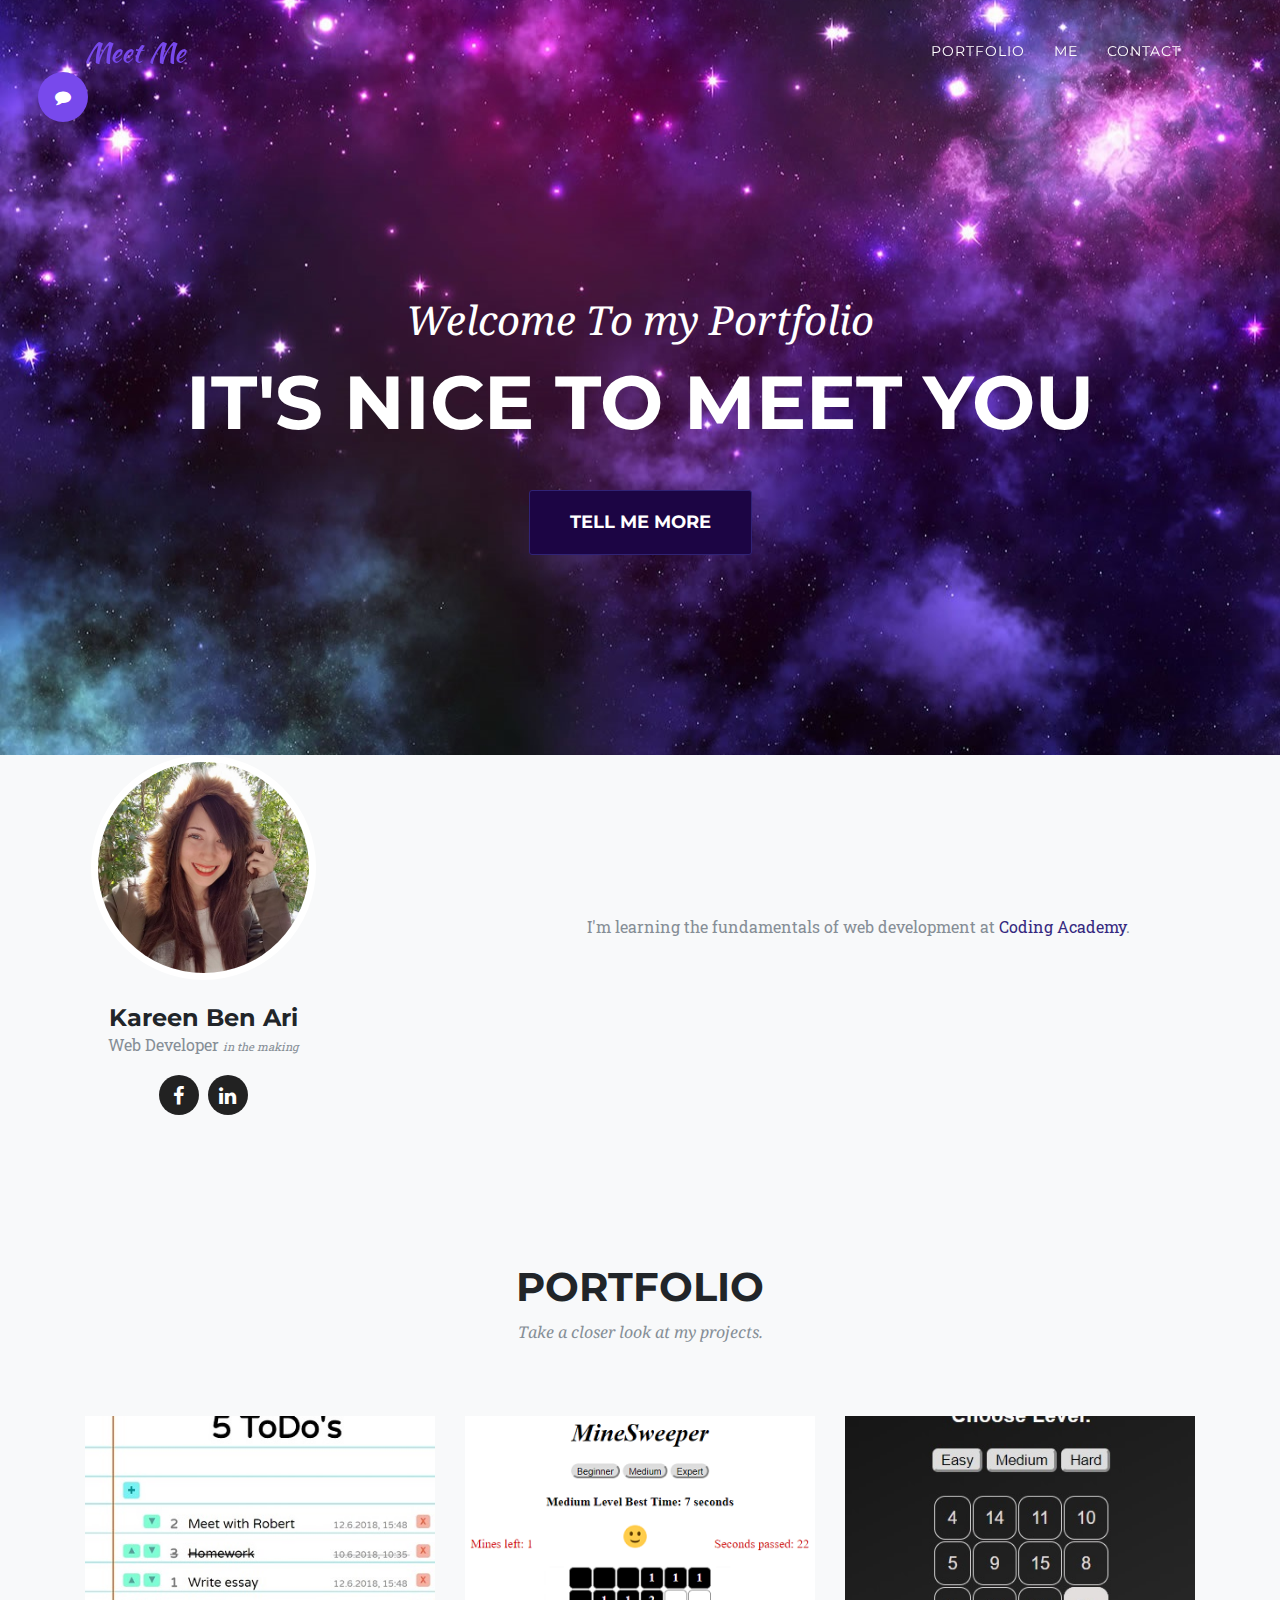
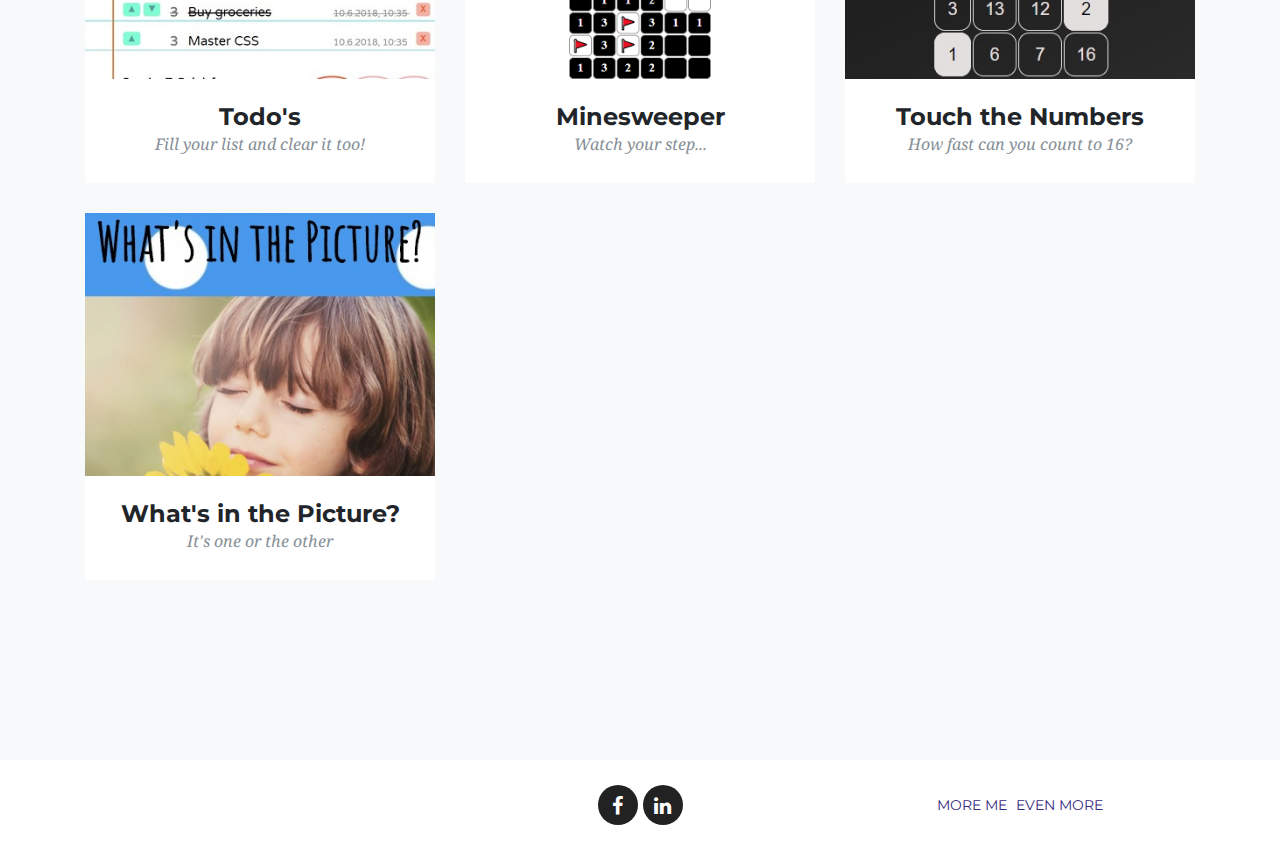
==== index.html @ d80fa86a "My first commit" ====
<!DOCTYPE html>
<html lang="en">

<head>

  <meta charset="utf-8">
  <meta name="viewport" content="width=device-width, initial-scale=1, shrink-to-fit=no">
  <meta name="description" content="">
  <meta name="author" content="">

  <title>Kareen's Portfolio</title>

  <!-- Bootstrap core CSS -->
  <link href="vendor/bootstrap/css/bootstrap.min.css" rel="stylesheet">

  <!-- Custom fonts for this template -->
  <link href="vendor/font-awesome/css/font-awesome.min.css" rel="stylesheet" type="text/css">
  <link href="https://fonts.googleapis.com/css?family=Montserrat:400,700" rel="stylesheet" type="text/css">
  <link href='https://fonts.googleapis.com/css?family=Kaushan+Script' rel='stylesheet' type='text/css'>
  <link href='https://fonts.googleapis.com/css?family=Droid+Serif:400,700,400italic,700italic' rel='stylesheet' type='text/css'>
  <link href='https://fonts.googleapis.com/css?family=Roboto+Slab:400,100,300,700' rel='stylesheet' type='text/css'>

  <!-- Custom styles for this template -->
  <link href="css/ca-gallery.css" rel="stylesheet">

</head>

<body id="page-top">
  <div class="offcanvas-btn" onClick="openCanvas()">
    <i class="fa fa-comment" aria-hidden="true"></i>
  </div>
  <aside class="offcanvas-aside">

    <!-- Contact -->
    <section id="contact">
      <h4>Contact Me</h4>

      <form>
        <div class="form-group">
          <label>Email address</label>
          <input type="email" class="form-control user-email" aria-describedby="emailHelp" placeholder="Enter email" />
        </div>
        <div class="form-group">
          <label>Subject</label>
          <input type="text" class="form-control msg-subj" placeholder="Type subject here" />
        </div>
        <div class="form-group">
          <label>Message Body</label>
          <textarea type="text" class="form-control msg-body" placeholder="Type message text here" rows="5"></textarea>
        </div>
        <button type="button" class="btn btn-primary" onclick="sendUserMsg()">Submit</button>
      </form>

    </section>

  </aside>

  <!-- Navigation -->
  <nav class="navbar navbar-expand-lg navbar-dark fixed-top" id="mainNav">
    <div class="container">
      <a class="navbar-brand js-scroll-trigger" href="#page-top">Meet Me</a>
      <button class="navbar-toggler navbar-toggler-right" type="button" data-toggle="collapse" data-target="#navbarResponsive"
        aria-controls="navbarResponsive" aria-expanded="false" aria-label="Toggle navigation">
        <i class="fa fa-bars"></i>
      </button>
      <div class="collapse navbar-collapse" id="navbarResponsive">
        <ul class="navbar-nav ml-auto">
          <!-- <li class="nav-item">
            <a class="nav-link js-scroll-trigger" href="#services">Specialities</a>
          </li> -->
          <li class="nav-item">
            <a class="nav-link js-scroll-trigger" href="#portfolio">Portfolio</a>
          </li>
          <li class="nav-item">
            <a class="nav-link js-scroll-trigger" href="#me">Me</a>
          </li>
          <li class="nav-item">
            <a class="nav-link js-scroll-trigger" href="#contact">Contact</a>
          </li>
        </ul>
      </div>
    </div>
  </nav>

  <!-- Header -->
  <header class="masthead">
    <div class="container">
      <div class="intro-text">
        <div class="intro-lead-in">Welcome To my Portfolio</div>
        <div class="intro-heading">It's Nice To Meet You</div>
        <a class="btn btn-xl js-scroll-trigger" href="#me">Tell Me More</a>
      </div>
    </div>
  </header>


<!-- Me -->
<section class="bg-light" id="me" style="padding: 0px;">
  <div class="row">
    <div class="col-sm-4">
      <div class="team-member">
        <img class="mx-auto rounded-circle" src="img/team/4.jpg" alt="">
        <h4>Kareen Ben Ari</h4>
        <p class="text-muted">Web Developer
          <span>in the making</span>
        </p>
        <ul class="list-inline social-buttons">
          <!-- <li class="list-inline-item">
              <a href="#">
                  <i class="fa fa-twitter"></i>
                </a>
            </li> -->
          <li class="list-inline-item">
            <a href="https://www.facebook.com/kareenb">
              <i class="fa fa-facebook"></i>
            </a>
          </li>
          <li class="list-inline-item">
            <a href="https://www.linkedin.com/in/kareen-ben-ari-b76a30159/">
              <i class="fa fa-linkedin"></i>
            </a>
          </li>
        </ul>
      </div>
    </div>
    <div class="col-sm-8 flex-align-center">
      <p class="large text-muted  about-description">I'm learning the fundamentals of web development at
        <a href="http://www.coding-academy.org">Coding Academy</a>.</p>
    </div>
  </div>
</section>


  <!-- Services -->
  <!-- <section id="services">
    <div class="container">
      <div class="row">
        <div class="col-lg-12 text-center">
          <h2 class="section-heading">Specialities</h2>
          <h3 class="section-subheading text-muted">Lorem ipsum dolor sit amet consectetur.</h3>
        </div>
      </div>
      <div class="row text-center">
        <div class="col-md-4">
          <span class="fa-stack fa-4x">
            <i class="fa fa-circle fa-stack-2x text-primary"></i>
            <i class="fa fa-shopping-cart fa-stack-1x fa-inverse"></i>
          </span>
          <h4 class="service-heading">E-Commerce</h4>
          <p class="text-muted">Lorem ipsum dolor sit amet, consectetur adipisicing elit. Minima maxime quam architecto quo inventore harum ex
            magni, dicta impedit.</p>
        </div>
        <div class="col-md-4">
          <span class="fa-stack fa-4x">
            <i class="fa fa-circle fa-stack-2x text-primary"></i>
            <i class="fa fa-laptop fa-stack-1x fa-inverse"></i>
          </span>
          <h4 class="service-heading">Responsive Design</h4>
          <p class="text-muted">Lorem ipsum dolor sit amet, consectetur adipisicing elit. Minima maxime quam architecto quo inventore harum ex
            magni, dicta impedit.</p>
        </div>
        <div class="col-md-4">
          <span class="fa-stack fa-4x">
            <i class="fa fa-circle fa-stack-2x text-primary"></i>
            <i class="fa fa-lock fa-stack-1x fa-inverse"></i>
          </span>
          <h4 class="service-heading">Web Security</h4>
          <p class="text-muted">Lorem ipsum dolor sit amet, consectetur adipisicing elit. Minima maxime quam architecto quo inventore harum ex
            magni, dicta impedit.</p>
        </div>
      </div>
    </div>
  </section> -->

  <!-- Portfolio Grid -->
  <section class="bg-light" id="portfolio">
    <div class="container">
      <div class="row">
        <div class="col-lg-12 text-center">
          <h2 class="section-heading">Portfolio</h2>
          <h3 class="section-subheading text-muted">Take a closer look at my projects.</h3>
        </div>
      </div>
      <div class="row">

      </div>
    </div>
  </section>


  <!-- Footer -->
  <footer>
    <div class="container">
      <div class="row">
        <div class="col-md-4 flex-align-center">
          <!-- <a href="http://coding-academy.org" target="_blank">
            <img src="./img/ca-logo.png" alt="">
          </a> -->
        </div>
        <div class="col-md-4 flex-align-center">
          <ul class="list-inline social-buttons flex-align-center">
            <!-- <li class="list-inline-item">
              <a href="#">
                  <i class="fa fa-twitter"></i>
                </a>
            </li> -->
            <li class="list-inline-item flex-align-center">
              <a href="https://www.facebook.com/kareenb">
                <i class="fa fa-facebook"></i>
              </a>
            </li>
            <li class="list-inline-item">
              <a href="https://www.linkedin.com/in/kareen-ben-ari-b76a30159/">
                <i class="fa fa-linkedin"></i>
              </a>
            </li>
          </ul>
        </div>
        <div class="col-md-4 flex-align-center">
          <ul class="list-inline quicklinks">
            <li class="list-inline-item">
              <a href="#">More Me</a>
            </li>
            <li class="list-inline-item">
              <a href="#">Even More</a>
            </li>
          </ul>
        </div>
      </div>
    </div>
  </footer>

  <!-- Portfolio Modal -->
  <div class="portfolio-modal modal fade" id="portfolioModal" tabindex="-1" role="dialog" aria-hidden="true">
    <div class="modal-dialog">
      <div class="modal-content">
        <div class="close-modal" data-dismiss="modal">
          <div class="lr">
            <div class="rl"></div>
          </div>
        </div>
        <div class="container">
          <div class="row">
            <div class="col-lg-8 mx-auto">
              <div class="modal-body">
                <!-- Project Details Go Here -->
              </div>
            </div>
          </div>
        </div>
      </div>
    </div>
  </div>

  <!-- Bootstrap core JavaScript -->
  <script src="vendor/jquery/jquery.min.js"></script>
  <script src="vendor/popper/popper.min.js"></script>
  <script src="vendor/bootstrap/js/bootstrap.min.js"></script>

  <!-- Plugin JavaScript -->
  <script src="vendor/jquery-easing/jquery.easing.min.js"></script>

  <!-- Custom scripts for this template -->
  <script src="js/utils-service.js"></script>
  <script src="js/gallery-service.js"></script>
  <script src="js/ca-gallery.js"></script>
  <script src="js/offCanvas.js"></script>
  <script src="js/main.js"></script>


</body>

</html>
---- css/ca-gallery.css ----
body {
    overflow-x: hidden;
    font-family: 'Roboto Slab', 'Helvetica Neue', Helvetica, Arial, sans-serif;
}
p {
    line-height: 1.75;
}
a {
    color: rgb(54, 41, 128);
}
a.active,
a:active,
a:focus,
a:hover {
    color: rgb(67, 41, 212);
}
h1,
h2,
h3,
h4,
h5,
h6 {
    font-weight: 700;
    font-family: 'Montserrat', 'Helvetica Neue', Helvetica, Arial, sans-serif;
    text-transform: uppercase;
}
.btn {
    cursor: pointer;
}
section {
    padding: 100px 0;
}
section h2.section-heading {
    font-size: 40px;
    margin-top: 0;
    margin-bottom: 15px;
}
section h3.section-subheading {
    font-size: 16px;
    font-weight: 400;
    font-style: italic;
    margin-bottom: 75px;
    text-transform: none;
    font-family: 'Droid Serif', 'Helvetica Neue', Helvetica, Arial, sans-serif;
}
@media (min-width: 768px) {
    section {
        padding: 150px 0;
    }
}
::-moz-selection {
    background: #fed136;
    text-shadow: none;
}
::selection {
    background: rgb(120, 73, 236);;
    text-shadow: none;
}
img::selection {
    background: transparent;
}
img::-moz-selection {
    background: transparent;
}
body {
    -webkit-tap-highlight-color: rgb(120, 73, 236);;
}
.offcanvas-btn {
    z-index: 100000;
    position: fixed;
    top: 8%;
    left: 3%;
    height: 50px;
    width: 50px;
    background: rgb(120, 73, 236);
    border-radius: 50%;
    display: flex;
    justify-content: center;
    align-items: center;
    cursor: pointer;
    margin-left: 0;
    transition: all 0.3s ease;
}
.offcanvas-btn-open {
    margin-left: 30vw;
}
.offcanvas-aside {
    position: fixed;
    height: 100%;
    z-index: 100000;
    color: white;
    background: rgb(62, 40, 129);
    width: 30vw;
    left: -30vw;
    transition: all 0.3s ease;
    display: flex;
    flex-direction: column;
    align-items: center;
    justify-content: space-around;
}
.offcanvas-aside img {
    border-radius: 50%;
}
.offcanvas-aside p {
    text-align: center;
}
.offcanvas-aside .offcanvas-content-suffix {
    height: 20%;
}
.offcanvas-aside-open {
    left: 0;
}
#mainNav {
    background-color: #222222;
}
#mainNav .navbar-toggler {
    font-size: 12px;
    right: 0;
    padding: 13px;
    text-transform: uppercase;
    color: white;
    border: 0;
    background-color: rgb(120, 73, 236);
    font-family: 'Montserrat', 'Helvetica Neue', Helvetica, Arial, sans-serif;
    text-transform: uppercase;
}
#mainNav .navbar-brand {
    color: rgb(120, 73, 236);
    font-family: 'Kaushan Script', 'Helvetica Neue', Helvetica, Arial, cursive;
}
#mainNav .navbar-brand.active,
#mainNav .navbar-brand:active,
#mainNav .navbar-brand:focus,
#mainNav .navbar-brand:hover {
    color: white;
}
#mainNav .navbar-nav .nav-item .nav-link.active,
#mainNav .navbar-nav .nav-item .nav-link {
    font-size: 90%;
    font-weight: 400;
    padding: 0.75em 0;
    letter-spacing: 1px;
    color: white;
    font-family: 'Montserrat', 'Helvetica Neue', Helvetica, Arial, sans-serif;
    text-transform: uppercase;
}
#mainNav .navbar-nav .nav-item .nav-link:hover {
    color: rgb(120, 73, 236);
}
@media (min-width: 992px) {
    #mainNav {
        padding-top: 25px;
        padding-bottom: 25px;
        -webkit-transition: padding-top 0.3s, padding-bottom 0.3s;
        -moz-transition: padding-top 0.3s, padding-bottom 0.3s;
        transition: padding-top 0.3s, padding-bottom 0.3s;
        border: none;
        background-color: transparent;
    }
    #mainNav .navbar-brand {
        font-size: 1.75em;
        -webkit-transition: all 0.3s;
        -moz-transition: all 0.3s;
        transition: all 0.3s;
    }
    #mainNav .navbar-nav .nav-item .nav-link {
        padding: 1.1em 1em !important;
    }
    #mainNav.navbar-shrink {
        padding-top: 0;
        padding-bottom: 0;
        background-color: #222222;
    }
    #mainNav.navbar-shrink .navbar-brand {
        font-size: 1.25em;
        padding: 12px 0;
    }
}
header.masthead {
    text-align: center;
    color: white;
    background-image: url("../img/header-bg.jpg");
    background-repeat: no-repeat;
    background-attachment: scroll;
    background-position: center center;
    -webkit-background-size: cover;
    -moz-background-size: cover;
    -o-background-size: cover;
    background-size: cover;
}
header.masthead .intro-text {
    padding-top: 150px;
    padding-bottom: 100px;
}
header.masthead .intro-text .intro-lead-in {
    font-size: 22px;
    font-style: italic;
    line-height: 22px;
    margin-bottom: 25px;
    font-family: 'Droid Serif', 'Helvetica Neue', Helvetica, Arial, sans-serif;
}
header.masthead .intro-text .intro-heading {
    font-size: 50px;
    font-weight: 700;
    line-height: 50px;
    margin-bottom: 25px;
    font-family: 'Montserrat', 'Helvetica Neue', Helvetica, Arial, sans-serif;
    text-transform: uppercase;
}
@media (min-width: 768px) {
    header.masthead .intro-text {
        padding-top: 300px;
        padding-bottom: 200px;
    }
    header.masthead .intro-text .intro-lead-in {
        font-size: 40px;
        font-style: italic;
        line-height: 40px;
        margin-bottom: 25px;
        font-family: 'Droid Serif', 'Helvetica Neue', Helvetica, Arial, sans-serif;
    }
    header.masthead .intro-text .intro-heading {
        font-size: 75px;
        font-weight: 700;
        line-height: 75px;
        margin-bottom: 50px;
        font-family: 'Montserrat', 'Helvetica Neue', Helvetica, Arial, sans-serif;
        text-transform: uppercase;
    }
}
.service-heading {
    margin: 15px 0;
    text-transform: none;
}
#portfolio .portfolio-item {
    right: 0;
    margin: 0 0 15px;
}
#portfolio .portfolio-item .portfolio-link {
    position: relative;
    display: block;
    max-width: 400px;
    margin: 0 auto;
    cursor: pointer;
}
#portfolio .portfolio-item .portfolio-link .portfolio-hover {
    position: absolute;
    width: 100%;
    height: 100%;
    -webkit-transition: all ease 0.5s;
    -moz-transition: all ease 0.5s;
    transition: all ease 0.5s;
    opacity: 0;
    background: rgba(28, 5, 68, 0.9);
}
#portfolio .portfolio-item .portfolio-link .portfolio-hover:hover {
    opacity: 1;
}
#portfolio .portfolio-item .portfolio-link .portfolio-hover .portfolio-hover-content {
    font-size: 20px;
    position: absolute;
    top: 50%;
    width: 100%;
    height: 20px;
    margin-top: -12px;
    text-align: center;
    color: white;
}
#portfolio .portfolio-item .portfolio-link .portfolio-hover .portfolio-hover-content i {
    margin-top: -12px;
}
#portfolio .portfolio-item .portfolio-link .portfolio-hover .portfolio-hover-content h3,
#portfolio .portfolio-item .portfolio-link .portfolio-hover .portfolio-hover-content h4 {
    margin: 0;
}
#portfolio .portfolio-item .portfolio-caption {
    max-width: 400px;
    margin: 0 auto;
    padding: 25px;
    text-align: center;
    background-color: white;
}
#portfolio .portfolio-item .portfolio-caption h4 {
    margin: 0;
    text-transform: none;
}
#portfolio .portfolio-item .portfolio-caption p {
    font-size: 16px;
    font-style: italic;
    margin: 0;
    font-family: 'Droid Serif', 'Helvetica Neue', Helvetica, Arial, sans-serif;
}
#portfolio * {
    z-index: 2;
}
@media (min-width: 767px) {
    #portfolio .portfolio-item {
        margin: 0 0 30px;
    }
}
.portfolio-modal .modal-dialog {
    max-width: none;
    height: 100%;
    margin: 0;
}
.portfolio-modal .modal-content {
    min-height: 100%;
    padding: 100px 0;
    text-align: center;
    border: none;
    border-radius: 0;
    background-clip: border-box;
    -webkit-box-shadow: none;
    box-shadow: none;
}
.portfolio-modal .modal-content h2 {
    font-size: 3em;
    margin-bottom: 15px;
}
.portfolio-modal .modal-content p {
    margin-bottom: 30px;
}
.portfolio-modal .modal-content p.item-intro {
    font-size: 16px;
    font-style: italic;
    margin: 20px 0 30px;
    font-family: 'Droid Serif', 'Helvetica Neue', Helvetica, Arial, sans-serif;
}
.portfolio-modal .modal-content ul.list-inline {
    margin-top: 0;
    margin-bottom: 30px;
}
.portfolio-modal .modal-content img {
    margin-bottom: 30px;
}
.portfolio-modal .modal-content button {
    cursor: pointer;
}
.portfolio-modal .close-modal {
    position: absolute;
    top: 25px;
    right: 25px;
    width: 75px;
    height: 75px;
    cursor: pointer;
    background-color: transparent;
}
.portfolio-modal .close-modal:hover {
    opacity: 0.3;
}
.portfolio-modal .close-modal .lr {
    /* Safari and Chrome */
    
    z-index: 1051;
    width: 1px;
    height: 75px;
    margin-left: 35px;
    /* IE 9 */
    
    -webkit-transform: rotate(45deg);
    -ms-transform: rotate(45deg);
    transform: rotate(45deg);
    background-color: #222222;
}
.portfolio-modal .close-modal .lr .rl {
    /* Safari and Chrome */
    
    z-index: 1052;
    width: 1px;
    height: 75px;
    /* IE 9 */
    
    -webkit-transform: rotate(90deg);
    -ms-transform: rotate(90deg);
    transform: rotate(90deg);
    background-color: #222222;
}
.portfolio-modal .modal-backdrop {
    display: none;
    opacity: 0;
}
.timeline {
    position: relative;
    padding: 0;
    list-style: none;
}
.timeline:before {
    position: absolute;
    top: 0;
    bottom: 0;
    left: 40px;
    width: 2px;
    margin-left: -1.5px;
    content: '';
    background-color: #f1f1f1;
}
.timeline > li {
    position: relative;
    min-height: 50px;
    margin-bottom: 50px;
}
.timeline > li:after,
.timeline > li:before {
    display: table;
    content: ' ';
}
.timeline > li:after {
    clear: both;
}
.timeline > li .timeline-panel {
    position: relative;
    float: right;
    width: 100%;
    padding: 0 20px 0 100px;
    text-align: left;
}
.timeline > li .timeline-panel:before {
    right: auto;
    left: -15px;
    border-right-width: 15px;
    border-left-width: 0;
}
.timeline > li .timeline-panel:after {
    right: auto;
    left: -14px;
    border-right-width: 14px;
    border-left-width: 0;
}
.timeline > li .timeline-image {
    position: absolute;
    z-index: 100;
    left: 0;
    width: 80px;
    height: 80px;
    margin-left: 0;
    text-align: center;
    color: white;
    border: 7px solid #f1f1f1;
    border-radius: 100%;
    background-color: #fed136;
}
.timeline > li .timeline-image h4 {
    font-size: 10px;
    line-height: 14px;
    margin-top: 12px;
}
.timeline > li.timeline-inverted > .timeline-panel {
    float: right;
    padding: 0 20px 0 100px;
    text-align: left;
}
.timeline > li.timeline-inverted > .timeline-panel:before {
    right: auto;
    left: -15px;
    border-right-width: 15px;
    border-left-width: 0;
}
.timeline > li.timeline-inverted > .timeline-panel:after {
    right: auto;
    left: -14px;
    border-right-width: 14px;
    border-left-width: 0;
}
.timeline > li:last-child {
    margin-bottom: 0;
}
.timeline .timeline-heading h4 {
    margin-top: 0;
    color: inherit;
}
.timeline .timeline-heading h4.subheading {
    text-transform: none;
}
.timeline .timeline-body > ul,
.timeline .timeline-body > p {
    margin-bottom: 0;
}
@media (min-width: 768px) {
    .timeline:before {
        left: 50%;
    }
    .timeline > li {
        min-height: 100px;
        margin-bottom: 100px;
    }
    .timeline > li .timeline-panel {
        float: left;
        width: 41%;
        padding: 0 20px 20px 30px;
        text-align: right;
    }
    .timeline > li .timeline-image {
        left: 50%;
        width: 100px;
        height: 100px;
        margin-left: -50px;
    }
    .timeline > li .timeline-image h4 {
        font-size: 13px;
        line-height: 18px;
        margin-top: 16px;
    }
    .timeline > li.timeline-inverted > .timeline-panel {
        float: right;
        padding: 0 30px 20px 20px;
        text-align: left;
    }
}
@media (min-width: 992px) {
    .timeline > li {
        min-height: 150px;
    }
    .timeline > li .timeline-panel {
        padding: 0 20px 20px;
    }
    .timeline > li .timeline-image {
        width: 150px;
        height: 150px;
        margin-left: -75px;
    }
    .timeline > li .timeline-image h4 {
        font-size: 18px;
        line-height: 26px;
        margin-top: 30px;
    }
    .timeline > li.timeline-inverted > .timeline-panel {
        padding: 0 20px 20px;
    }
}
@media (min-width: 1200px) {
    .timeline > li {
        min-height: 170px;
    }
    .timeline > li .timeline-panel {
        padding: 0 20px 20px 100px;
    }
    .timeline > li .timeline-image {
        width: 170px;
        height: 170px;
        margin-left: -85px;
    }
    .timeline > li .timeline-image h4 {
        margin-top: 40px;
    }
    .timeline > li.timeline-inverted > .timeline-panel {
        padding: 0 100px 20px 20px;
    }
}
.team-member {
    text-align: center;
}
.team-member img {
    width: 225px;
    height: 225px;
    border: 7px solid white;
}
.team-member h4 {
    margin-top: 25px;
    margin-bottom: 0;
    text-transform: none;
}
.team-member p {
    margin-top: 0;
}
.about-description {
    max-width: 80%;
}
@media (max-width: 800px) {
    .about-description {
        text-align: center;
        margin-top: 1rem;
        margin-bottom: 1rem;
    }
}
footer {
    padding: 25px 0;
    text-align: center;
}
footer span.copyright {
    font-size: 90%;
    line-height: 40px;
    text-transform: none;
    font-family: 'Montserrat', 'Helvetica Neue', Helvetica, Arial, sans-serif;
    text-transform: uppercase;
}
footer ul.quicklinks {
    font-size: 90%;
    line-height: 40px;
    margin-bottom: 0;
    text-transform: none;
    font-family: 'Montserrat', 'Helvetica Neue', Helvetica, Arial, sans-serif;
    text-transform: uppercase;
}
ul.social-buttons {
    margin-bottom: 0;
}
ul.social-buttons li a {
    font-size: 20px;
    line-height: 40px;
    display: block;
    width: 40px;
    height: 40px;
    -webkit-transition: all 0.3s;
    -moz-transition: all 0.3s;
    transition: all 0.3s;
    color: white;
    border-radius: 100%;
    outline: none;
    background-color: #222222;
}
ul.social-buttons li a:active,
ul.social-buttons li a:focus,
ul.social-buttons li a:hover {
    background-color: rgb(120, 73, 236);
}
.flex-align-center {
    display: flex;
    justify-content: center;
    align-items: center;
}
.text-primary {
    color: #fed136 !important;
}
.btn-primary {
    font-weight: 700;
    color: white;
    border-color: rgb(28, 5, 68);
    background-color: rgb(28, 5, 68);
    font-family: 'Montserrat', 'Helvetica Neue', Helvetica, Arial, sans-serif;
    text-transform: uppercase;
}
.btn-primary.focus,
.btn-primary:focus {
    color: white;
    border-color:rgb(43, 27, 131);
    background-color: rgb(43, 27, 131);
}
.btn-primary:hover {
    color: white;
    border-color: rgb(60, 37, 189);
    background-color: rgb(60, 37, 189);
}
.btn-primary.active,
.btn-primary:active,
.open > .btn-primary.dropdown-toggle {
    color: white;
    border-color: #f6bf01;
    background-color: #fec503;
}
.btn-primary.active.focus,
.btn-primary.active:focus,
.btn-primary.active:hover,
.btn-primary:active.focus,
.btn-primary:active:focus,
.btn-primary:active:hover,
.open > .btn-primary.dropdown-toggle.focus,
.open > .btn-primary.dropdown-toggle:focus,
.open > .btn-primary.dropdown-toggle:hover {
    color: white;
    border-color: rgb(43, 27, 131);
    background-color: rgb(43, 27, 131);
}
.btn-primary.active,
.btn-primary:active,
.open > .btn-primary.dropdown-toggle {
    background-image: none;
}
.btn-primary.disabled.focus,
.btn-primary.disabled:focus,
.btn-primary.disabled:hover,
.btn-primary[disabled].focus,
.btn-primary[disabled]:focus,
.btn-primary[disabled]:hover,
fieldset[disabled] .btn-primary.focus,
fieldset[disabled] .btn-primary:focus,
fieldset[disabled] .btn-primary:hover {
    border-color: rgb(43, 27, 131);
    background-color: rgb(43, 27, 131);
}
.btn-primary .badge {
    color: #fed136;
    background-color: white;
}
.btn-xl {
    font-size: 18px;
    font-weight: 700;
    padding: 20px 40px;
    border-radius: 3px;
    color: white;
    border-color: rgb(48, 35, 118);
    background-color: rgb(28, 5, 68);
    font-family: 'Montserrat', 'Helvetica Neue', Helvetica, Arial, sans-serif;
    text-transform: uppercase;
}
.btn-xl.focus,
.btn-xl:focus {
    color: white;
    border-color: rgb(43, 27, 131);
    background-color: rgb(43, 27, 131);
}
.btn-xl:hover {
    color: white;
    border-color: rgb(60, 37, 189);
    background-color: rgb(60, 37, 189);
}
.btn-xl.active,
.btn-xl:active,
.open > .btn-xl.dropdown-toggle {
    color: white;
    border-color: rgb(43, 27, 131);
    background-color: rgb(43, 27, 131);
}
.btn-xl.active.focus,
.btn-xl.active:focus,
.btn-xl.active:hover,
.btn-xl:active.focus,
.btn-xl:active:focus,
.btn-xl:active:hover,
.open > .btn-xl.dropdown-toggle.focus,
.open > .btn-xl.dropdown-toggle:focus,
.open > .btn-xl.dropdown-toggle:hover {
    color: white;
    border-color: rgb(43, 27, 131);
    background-color: rgb(43, 27, 131);
}
.btn-xl.active,
.btn-xl:active,
.open > .btn-xl.dropdown-toggle {
    background-image: none;
}
.btn-xl.disabled.focus,
.btn-xl.disabled:focus,
.btn-xl.disabled:hover,
.btn-xl[disabled].focus,
.btn-xl[disabled]:focus,
.btn-xl[disabled]:hover,
fieldset[disabled] .btn-xl.focus,
fieldset[disabled] .btn-xl:focus,
fieldset[disabled] .btn-xl:hover {
    border-color: #fed136;
    background-color: #fed136;
}
.btn-xl .badge {
    color: #fed136;
    background-color: white;
}

.team-member p span {
    font-size: .7em;
    font-style: italic;
}

.fa-comment:before {
    color: white;
}
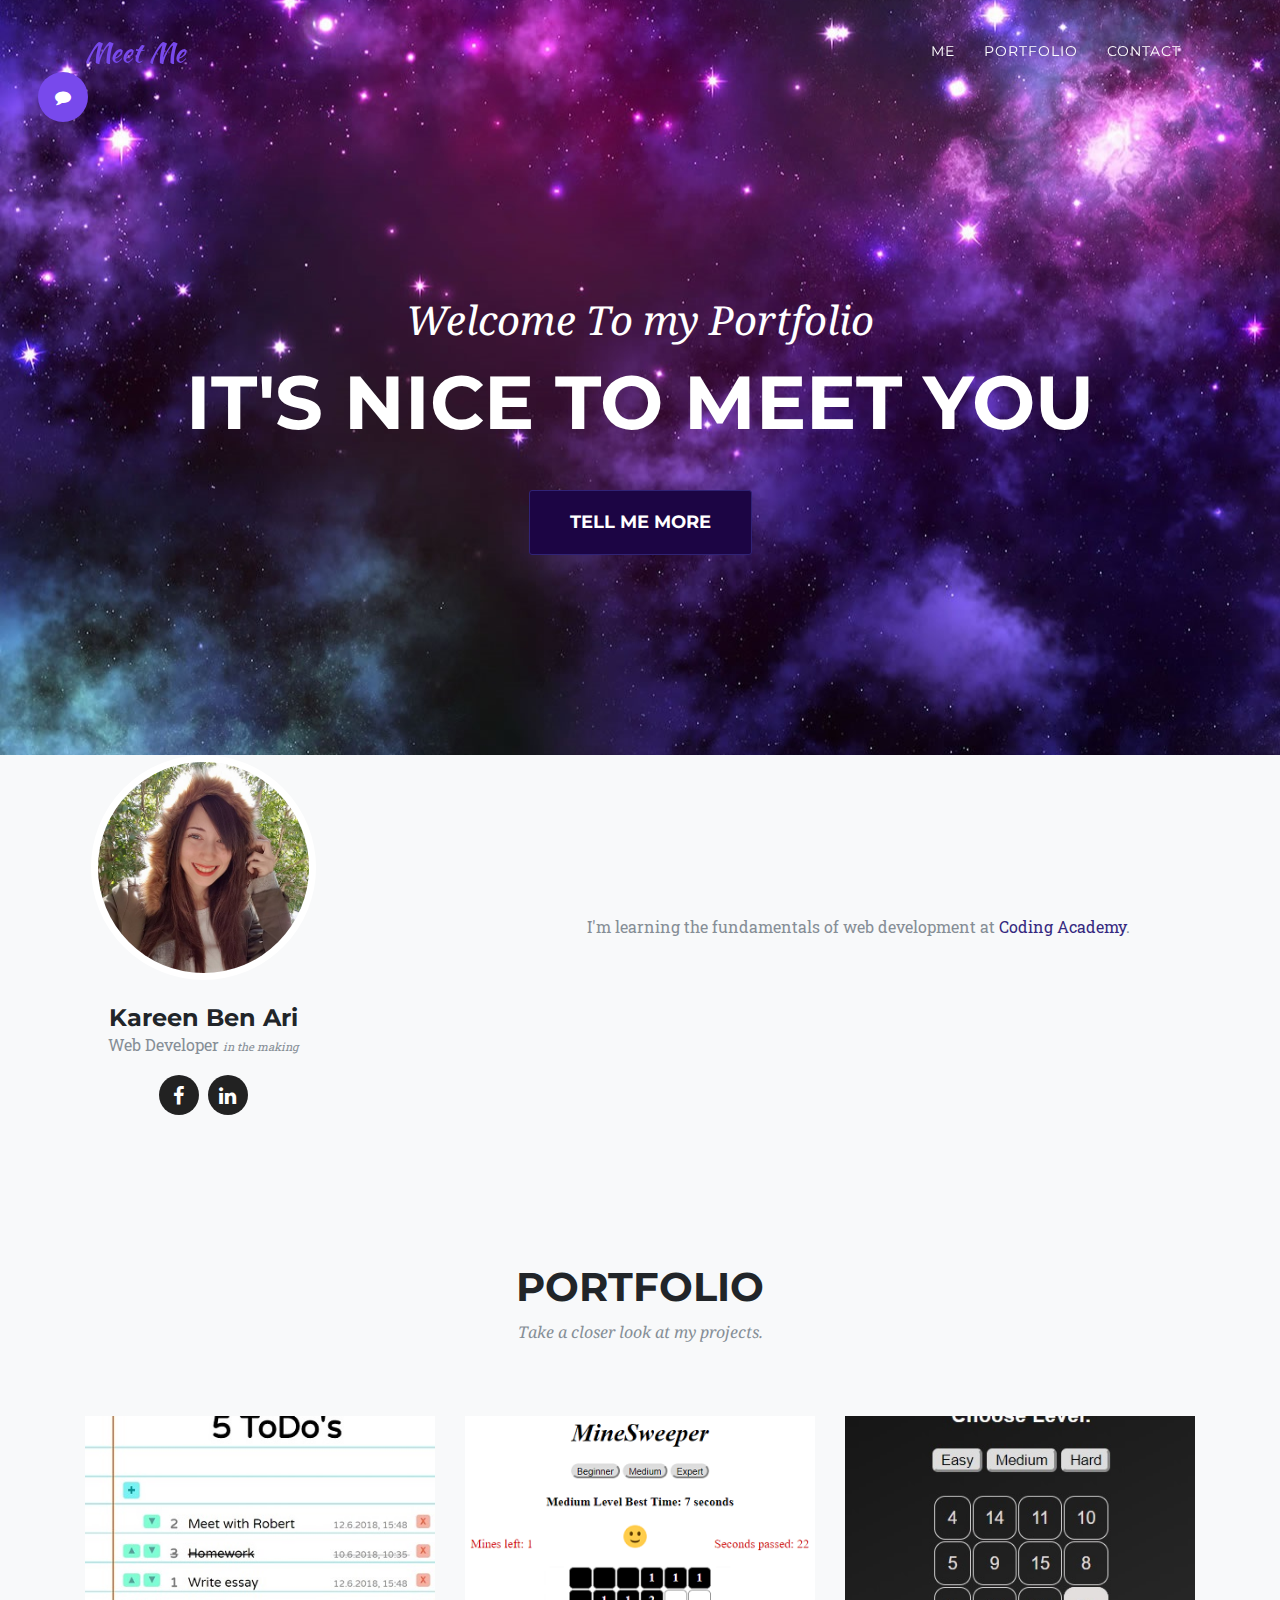
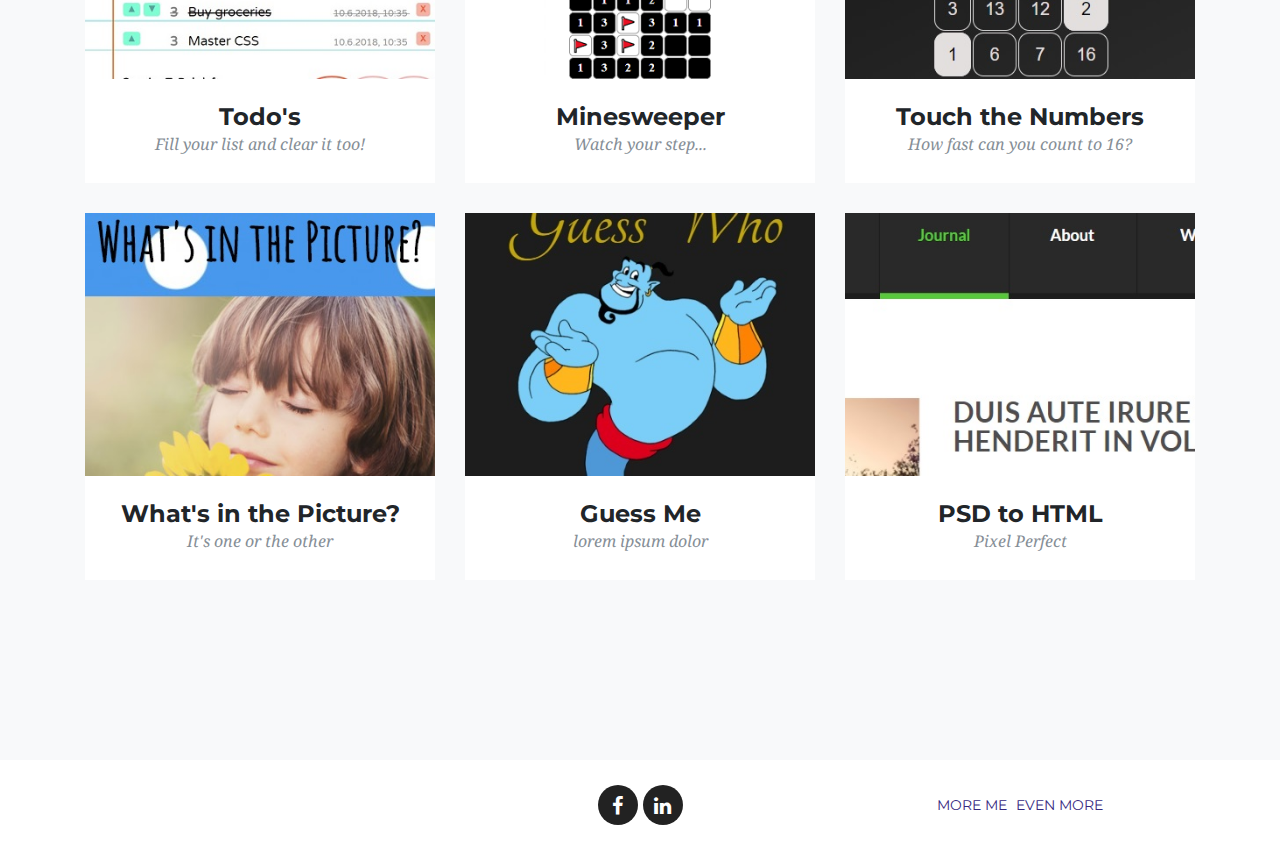
==== commit b8a89575: "changed order of gallery nav bar" ====
--- a/index.html
+++ b/index.html
@@ -69,10 +69,10 @@
             <a class="nav-link js-scroll-trigger" href="#services">Specialities</a>
           </li> -->
           <li class="nav-item">
-            <a class="nav-link js-scroll-trigger" href="#portfolio">Portfolio</a>
+            <a class="nav-link js-scroll-trigger" href="#me">Me</a>
           </li>
           <li class="nav-item">
-            <a class="nav-link js-scroll-trigger" href="#me">Me</a>
+              <a class="nav-link js-scroll-trigger" href="#portfolio">Portfolio</a>
           </li>
           <li class="nav-item">
             <a class="nav-link js-scroll-trigger" href="#contact">Contact</a>
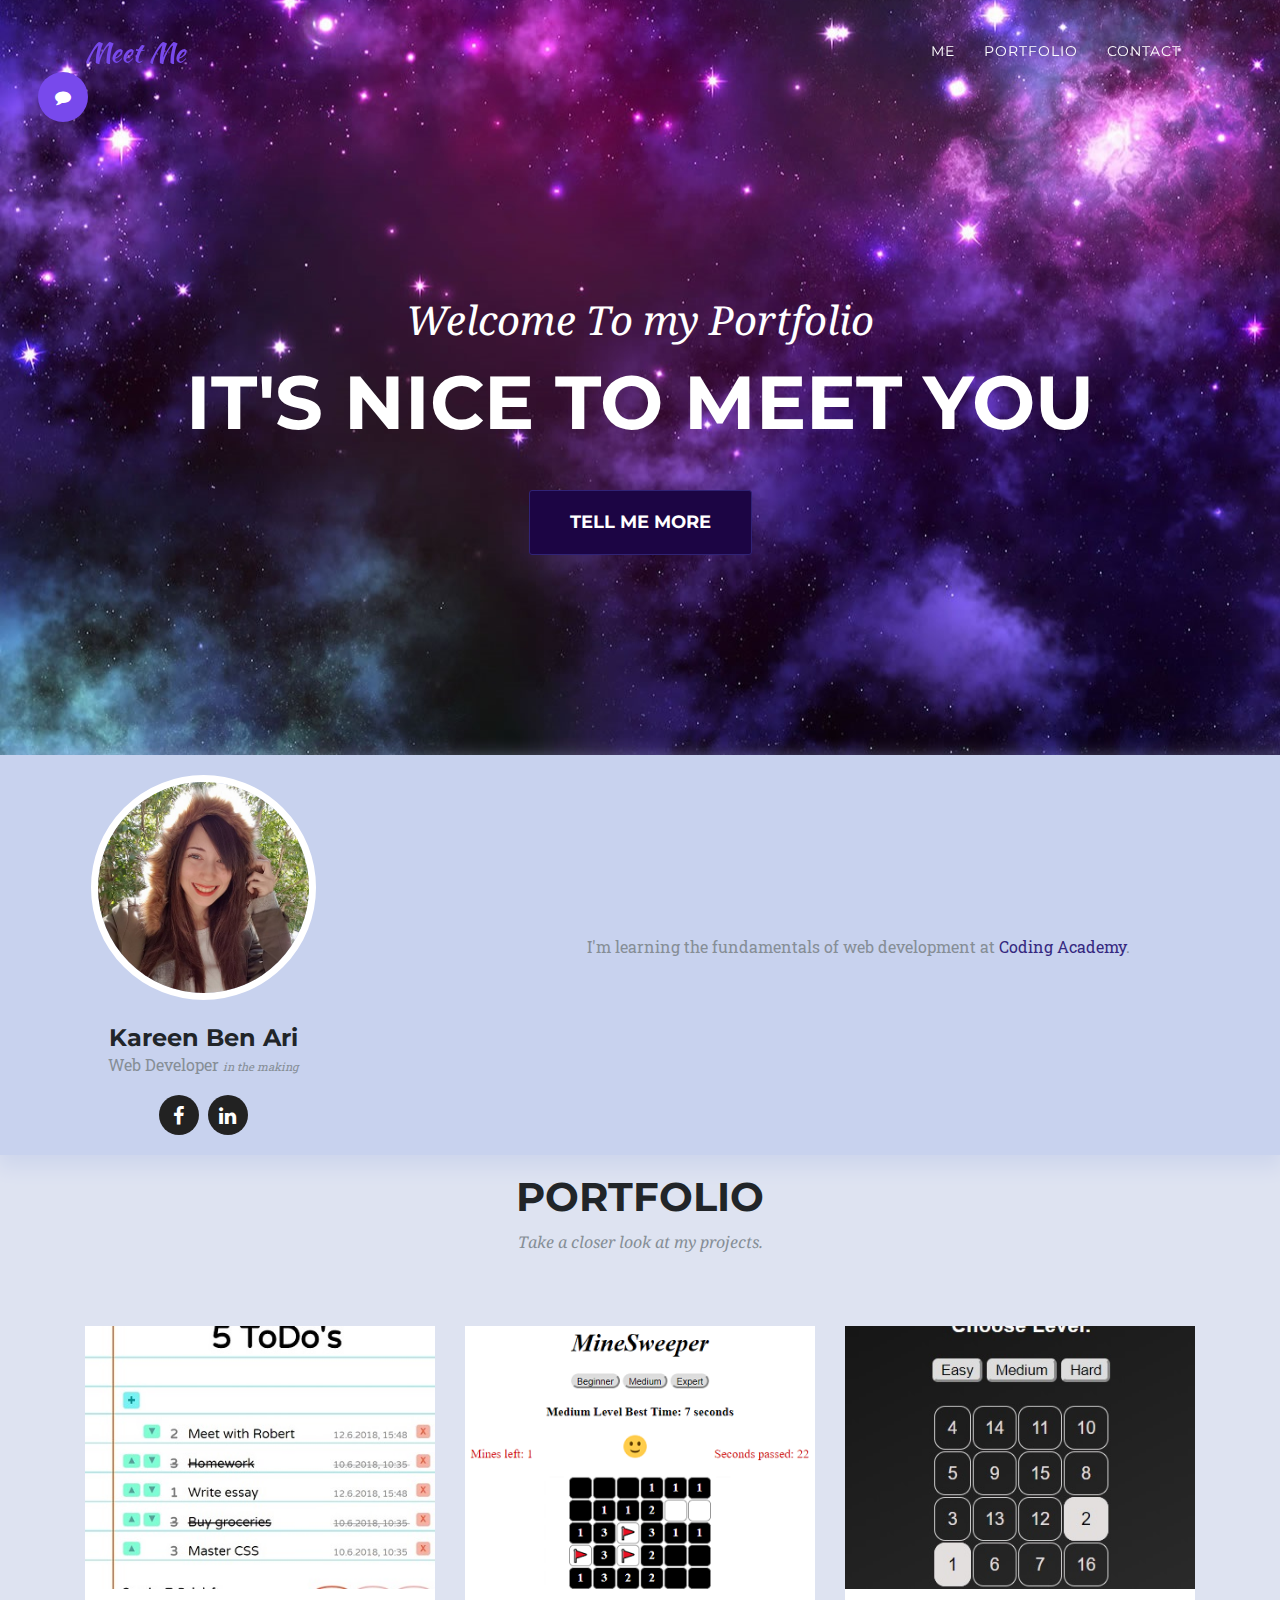
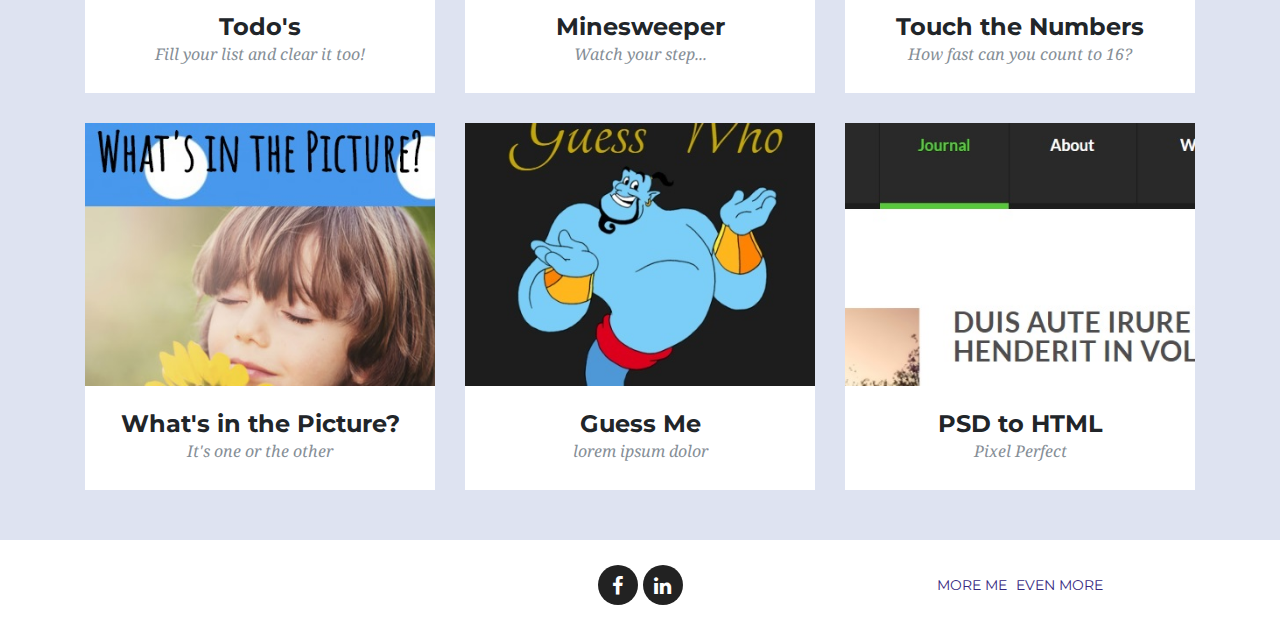
==== commit 2200761d: "updated background color, padding and box shadow for me section and portfolio section" ====
--- a/index.html
+++ b/index.html
@@ -95,7 +95,7 @@
 
 
 <!-- Me -->
-<section class="bg-light" id="me" style="padding: 0px;">
+<section class="me" id="me">
   <div class="row">
     <div class="col-sm-4">
       <div class="team-member">
@@ -173,7 +173,7 @@
   </section> -->
 
   <!-- Portfolio Grid -->
-  <section class="bg-light" id="portfolio">
+  <section class="portfolio" id="portfolio">
     <div class="container">
       <div class="row">
         <div class="col-lg-12 text-center">
--- a/css/ca-gallery.css
+++ b/css/ca-gallery.css
@@ -90,6 +90,8 @@
     z-index: 100000;
     color: white;
     background: rgb(62, 40, 129);
+    min-width: 300px;
+    max-width: 350px;
     width: 30vw;
     left: -30vw;
     transition: all 0.3s ease;
@@ -546,6 +548,18 @@
         padding: 0 100px 20px 20px;
     }
 }
+
+.me {
+    background-color: #b0bee6b0;
+    box-shadow: 0px 9px 20px 3px #b0bee6b0;
+    padding: 20px 0;
+}
+
+.portfolio {
+    background-color: #cfd6ebb0;
+    padding: 20px 0;
+}
+
 .team-member {
     text-align: center;
 }
